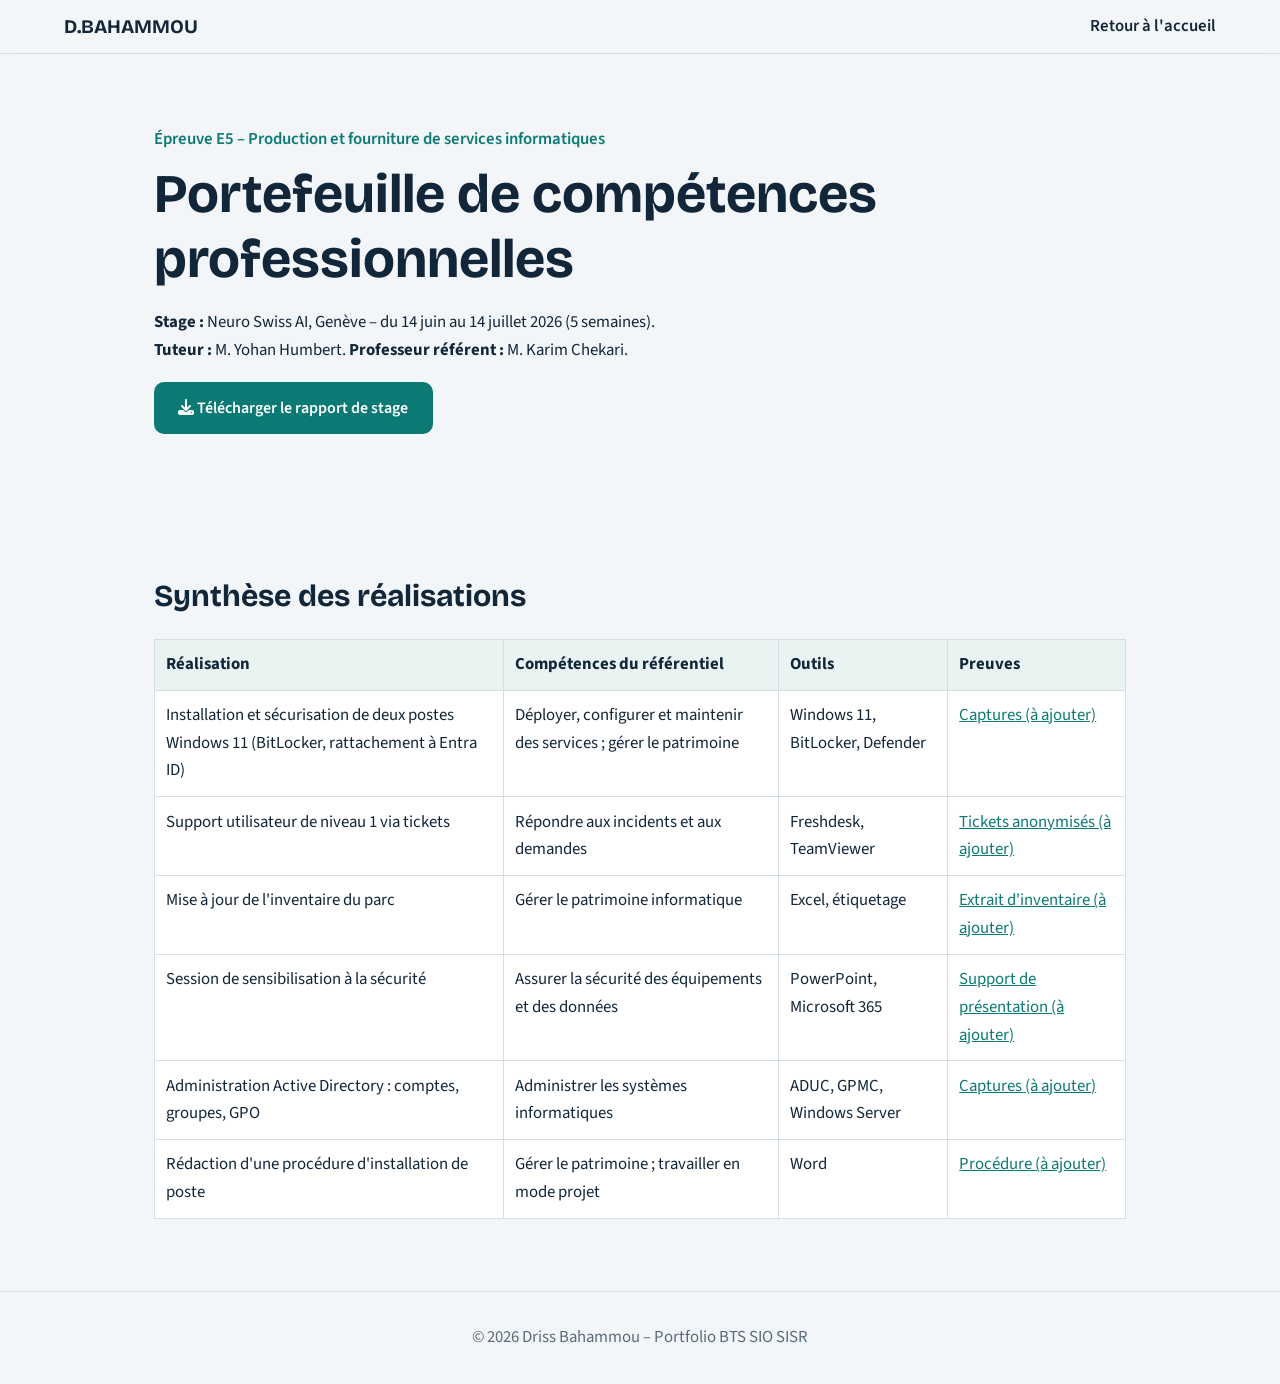
==== e5.html @ c9b39ee4 "Add files via upload" ====
<!DOCTYPE html>
<html lang="fr">
<head>
<meta charset="UTF-8">
<meta name="viewport" content="width=device-width, initial-scale=1">
<title>Épreuve E5 – Driss Bahammou</title>
<link rel="preconnect" href="https://fonts.googleapis.com">
<link rel="preconnect" href="https://fonts.gstatic.com" crossorigin>
<link href="https://fonts.googleapis.com/css2?family=Bricolage+Grotesque:wght@500;700&family=Source+Sans+3:wght@400;600&display=swap" rel="stylesheet">
<link rel="stylesheet" href="https://cdnjs.cloudflare.com/ajax/libs/font-awesome/6.5.1/css/all.min.css">
<link rel="stylesheet" href="style.css">
</head>
<body>
<header class="nav">
  <a class="logo" href="index.html">D.BAHAMMOU</a>
  <nav><a href="index.html">Retour à l'accueil</a></nav>
</header>
<main>
<section>
  <p class="kicker">Épreuve E5 – Production et fourniture de services informatiques</p>
  <h1>Portefeuille de compétences professionnelles</h1>
  <p><strong>Stage :</strong> Neuro Swiss AI, Genève – du 14 juin au 14 juillet 2026 (5 semaines).<br>
  <strong>Tuteur :</strong> M. Yohan Humbert. <strong>Professeur référent :</strong> M. Karim Chekari.</p>
  <a class="btn" href="assets/rapport-de-stage.pdf" download><i class="fa-solid fa-download"></i> Télécharger le rapport de stage</a>
</section>
<section>
  <h2>Synthèse des réalisations</h2>
  <!-- Ajoute les captures et la documentation dans /assets puis remplace les liens "à ajouter" -->
  <div class="table-wrap">
  <table>
    <thead><tr><th>Réalisation</th><th>Compétences du référentiel</th><th>Outils</th><th>Preuves</th></tr></thead>
    <tbody>
      <tr><td>Installation et sécurisation de deux postes Windows 11 (BitLocker, rattachement à Entra ID)</td><td>Déployer, configurer et maintenir des services ; gérer le patrimoine</td><td>Windows 11, BitLocker, Defender</td><td><a href="#">Captures (à ajouter)</a></td></tr>
      <tr><td>Support utilisateur de niveau 1 via tickets</td><td>Répondre aux incidents et aux demandes</td><td>Freshdesk, TeamViewer</td><td><a href="#">Tickets anonymisés (à ajouter)</a></td></tr>
      <tr><td>Mise à jour de l'inventaire du parc</td><td>Gérer le patrimoine informatique</td><td>Excel, étiquetage</td><td><a href="#">Extrait d'inventaire (à ajouter)</a></td></tr>
      <tr><td>Session de sensibilisation à la sécurité</td><td>Assurer la sécurité des équipements et des données</td><td>PowerPoint, Microsoft 365</td><td><a href="#">Support de présentation (à ajouter)</a></td></tr>
      <tr><td>Administration Active Directory : comptes, groupes, GPO</td><td>Administrer les systèmes informatiques</td><td>ADUC, GPMC, Windows Server</td><td><a href="#">Captures (à ajouter)</a></td></tr>
      <tr><td>Rédaction d'une procédure d'installation de poste</td><td>Gérer le patrimoine ; travailler en mode projet</td><td>Word</td><td><a href="#">Procédure (à ajouter)</a></td></tr>
    </tbody>
  </table>
  </div>
</section>
</main>
<footer>© 2026 Driss Bahammou – Portfolio BTS SIO SISR</footer>
</body>
</html>
---- style.css ----
/* ===== VARIABLES : change les couleurs et polices ici ===== */
:root {
  --bg: #f3f6f9;        /* fond de page */
  --surface: #ffffff;   /* cartes */
  --ink: #12263a;       /* texte principal */
  --muted: #5b6b7b;     /* texte secondaire */
  --accent: #0b7a75;    /* couleur d'accent (teal) */
  --accent-2: #e8f3f2;  /* accent très clair */
  --line: #d5dee7;      /* bordures */
  --radius: 10px;
  --font-title: "Bricolage Grotesque", sans-serif;
  --font-body: "Source Sans 3", system-ui, sans-serif;
}

*, *::before, *::after { box-sizing: border-box; }
html { scroll-behavior: smooth; scroll-padding-top: 70px; }
body { margin: 0; background: var(--bg); color: var(--ink); font: 1.05rem/1.65 var(--font-body); }
h1, h2, h3, h4 { font-family: var(--font-title); line-height: 1.2; margin: 0 0 .6rem; }
h1 { font-size: clamp(2rem, 5vw, 3.4rem); }
h2 { font-size: 1.9rem; margin-bottom: 1.5rem; }
h3 { font-size: 1.2rem; margin-top: 1.5rem; color: var(--accent); }
a { color: var(--accent); }
:focus-visible { outline: 3px solid var(--accent); outline-offset: 2px; }

/* ===== Navigation ===== */
.nav { position: sticky; top: 0; z-index: 10; display: flex; justify-content: space-between; align-items: center;
  padding: .8rem 5vw; background: rgba(243,246,249,.92); backdrop-filter: blur(8px); border-bottom: 1px solid var(--line); }
.logo { font: 700 1.2rem var(--font-title); text-decoration: none; color: var(--ink); }
.nav nav a { margin-left: 1.3rem; text-decoration: none; color: var(--ink); font-weight: 600; }
.nav nav a:hover { color: var(--accent); }
.burger { display: none; background: none; border: 0; font-size: 1.4rem; color: var(--ink); cursor: pointer; }

/* ===== Sections ===== */
section { padding: 4.5rem 5vw; max-width: 1100px; margin: auto; }
.band { max-width: none; background: var(--accent-2); text-align: center; }
.lead { color: var(--muted); margin-top: -1rem; }
.two { display: grid; grid-template-columns: 1fr 1fr; gap: 2.5rem; align-items: start; }
.plain { list-style: none; padding: 0; margin: 0; }
.plain li { margin-bottom: .8rem; }
.plain i { color: var(--accent); width: 1.5rem; }

/* ===== Hero ===== */
.hero { display: grid; grid-template-columns: 1.2fr 1fr; gap: 2rem; align-items: center; min-height: 80vh; }
.kicker { color: var(--accent); font-weight: 600; margin: 0 0 .5rem; }
.actions { display: flex; gap: .8rem; flex-wrap: wrap; margin-top: 1.5rem; }
.btn { display: inline-block; padding: .7rem 1.4rem; border-radius: var(--radius); background: var(--accent); color: #fff;
  text-decoration: none; font-weight: 600; border: 2px solid var(--accent); cursor: pointer; font-size: 1rem; font-family: inherit; }
.btn:hover { background: #095f5b; }
.btn.ghost { background: transparent; color: var(--accent); }
.btn.ghost:hover { background: var(--accent-2); }

/* Schéma réseau : le tracé se dessine une seule fois au chargement */
.topo { width: 100%; max-width: 380px; justify-self: center; }
.links path { fill: none; stroke: var(--accent); stroke-width: 2; stroke-dasharray: 600; stroke-dashoffset: 600; animation: draw 2s ease forwards; }
.nodes rect { fill: var(--surface); stroke: var(--ink); stroke-width: 1.5; }
.nodes circle { fill: var(--accent); }
.nodes text { font: 600 11px var(--font-body); fill: var(--ink); text-anchor: middle; dominant-baseline: middle; }
@keyframes draw { to { stroke-dashoffset: 0; } }

/* ===== Cartes ===== */
.grid { display: grid; grid-template-columns: repeat(auto-fit, minmax(240px, 1fr)); gap: 1.2rem; }
.card { background: var(--surface); border: 1px solid var(--line); border-radius: var(--radius); padding: 1.3rem; text-align: left; font: inherit; color: inherit; }
.card i { color: var(--accent); font-size: 1.4rem; margin-bottom: .6rem; display: block; }
.card p { color: var(--muted); margin: 0; }
button.card { cursor: pointer; width: 100%; }
button.card:hover { border-color: var(--accent); }
.tags { display: flex; flex-wrap: wrap; gap: .4rem; margin-top: .8rem; }
.tags span { background: var(--accent-2); color: var(--accent); padding: .1rem .6rem; border-radius: 99px; font-size: .85rem; font-weight: 600; }

/* ===== Badges ===== */
.badges { display: flex; flex-wrap: wrap; gap: .8rem; }
.badge { padding: .6rem 1rem; border: 1px dashed var(--muted); border-radius: 99px; color: var(--muted); font-weight: 600; }
.badge.done { border: 1px solid var(--accent); background: var(--accent-2); color: var(--accent); }

/* ===== Formulaire ===== */
form label { display: block; font-weight: 600; margin-bottom: .8rem; }
input, textarea { width: 100%; padding: .6rem; border: 1px solid var(--line); border-radius: 8px; font: inherit; margin-top: .2rem; background: var(--surface); }

/* ===== Modale ===== */
dialog { width: min(680px, 92vw); border: 0; border-radius: var(--radius); padding: 2rem; color: var(--ink); max-height: 88vh; overflow: auto; }
dialog::backdrop { background: rgba(18,38,58,.55); }
dialog[open] { animation: pop .2s ease; }
@keyframes pop { from { transform: translateY(12px); opacity: 0; } }
.close { position: absolute; top: .8rem; right: .8rem; background: none; border: 0; font-size: 1.3rem; cursor: pointer; }
.ph { color: var(--muted); font-size: .95rem; }

footer { text-align: center; padding: 2rem; color: var(--muted); border-top: 1px solid var(--line); }

/* ===== Responsive ===== */
@media (max-width: 760px) {
  .burger { display: block; }
  .nav nav { display: none; position: absolute; top: 100%; left: 0; right: 0; background: var(--bg); padding: 1rem 5vw; flex-direction: column; border-bottom: 1px solid var(--line); }
  .nav nav.open { display: flex; }
  .nav nav a { margin: .5rem 0; }
  .hero, .two { grid-template-columns: 1fr; }
  .hero { min-height: auto; }
}
@media (prefers-reduced-motion: reduce) {
  * { animation: none !important; scroll-behavior: auto !important; }
  .links path { stroke-dashoffset: 0; }
}

/* ===== AJOUTS v2 : parcours et tableau E5 ===== */
.timeline { display: grid; gap: 1rem; }
.timeline .card h4 { margin-bottom: .2rem; }
.timeline small { color: var(--accent); font-weight: 600; }
.table-wrap { overflow-x: auto; }
table { width: 100%; border-collapse: collapse; background: var(--surface); }
th, td { padding: .7rem; border: 1px solid var(--line); text-align: left; vertical-align: top; }
th { background: var(--accent-2); }
.top { padding: 2rem 5vw 0; max-width: 1100px; margin: auto; }
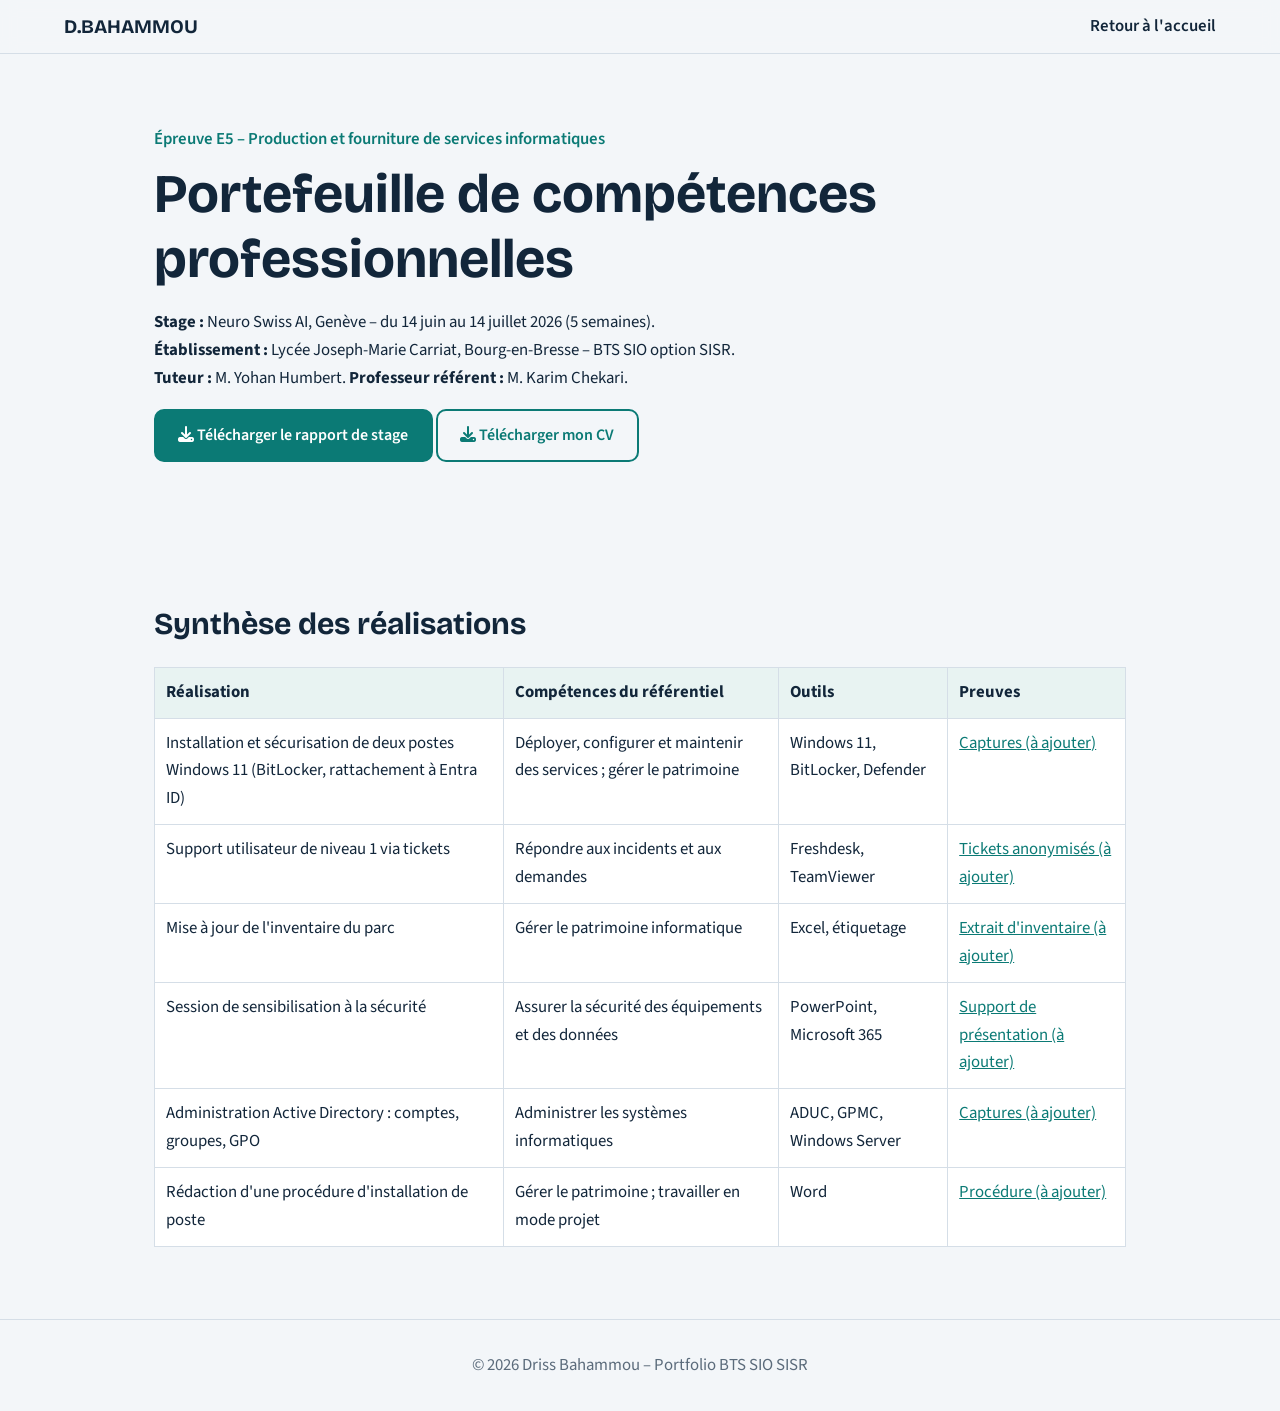
==== commit f13ea013: "Add CV download link to e5.html" ====
--- a/e5.html
+++ b/e5.html
@@ -20,8 +20,10 @@
   <p class="kicker">Épreuve E5 – Production et fourniture de services informatiques</p>
   <h1>Portefeuille de compétences professionnelles</h1>
   <p><strong>Stage :</strong> Neuro Swiss AI, Genève – du 14 juin au 14 juillet 2026 (5 semaines).<br>
+  <strong>Établissement :</strong> Lycée Joseph-Marie Carriat, Bourg-en-Bresse – BTS SIO option SISR.<br>
   <strong>Tuteur :</strong> M. Yohan Humbert. <strong>Professeur référent :</strong> M. Karim Chekari.</p>
   <a class="btn" href="assets/rapport-de-stage.pdf" download><i class="fa-solid fa-download"></i> Télécharger le rapport de stage</a>
+  <a class="btn ghost" href="assets/cv.pdf" download><i class="fa-solid fa-download"></i> Télécharger mon CV</a>
 </section>
 <section>
   <h2>Synthèse des réalisations</h2>
--- a/style.css
+++ b/style.css
@@ -109,3 +109,11 @@
 th, td { padding: .7rem; border: 1px solid var(--line); text-align: left; vertical-align: top; }
 th { background: var(--accent-2); }
 .top { padding: 2rem 5vw 0; max-width: 1100px; margin: auto; }
+
+/* ===== AJOUTS v3 : CV intégré, modale détaillée ===== */
+.pdf { display: block; width: 100%; max-width: 820px; height: 70vh; margin: 2rem auto 0; border: 1px solid var(--line); border-radius: var(--radius); background: var(--surface); }
+dialog h4 { margin-top: 1.1rem; color: var(--accent); font-size: 1rem; }
+dialog ol, dialog ul { padding-left: 1.2rem; margin: .3rem 0; }
+.cmds { list-style: none; padding: 0; }
+.cmds li { margin-bottom: .4rem; }
+code { background: var(--accent-2); color: var(--ink); padding: .1rem .45rem; border-radius: 6px; font-size: .9em; }
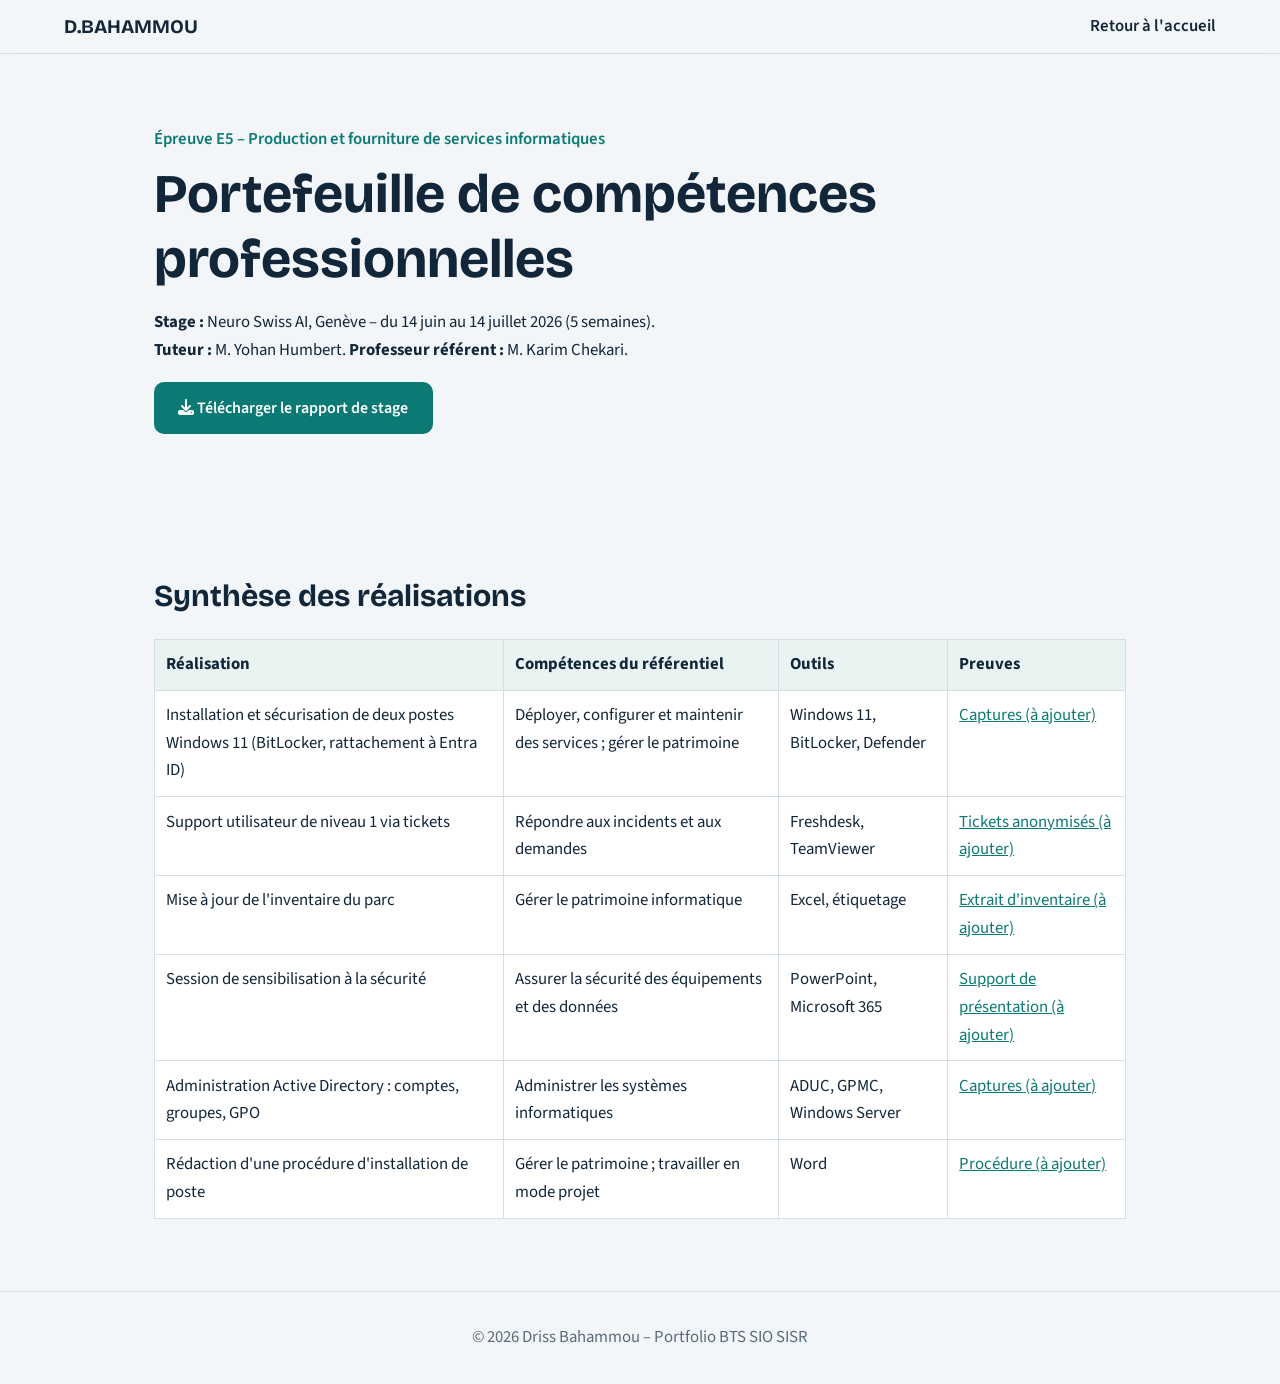
==== commit 4c51f783: "Add files via upload" ====
--- a/e5.html
+++ b/e5.html
@@ -20,10 +20,8 @@
   <p class="kicker">Épreuve E5 – Production et fourniture de services informatiques</p>
   <h1>Portefeuille de compétences professionnelles</h1>
   <p><strong>Stage :</strong> Neuro Swiss AI, Genève – du 14 juin au 14 juillet 2026 (5 semaines).<br>
-  <strong>Établissement :</strong> Lycée Joseph-Marie Carriat, Bourg-en-Bresse – BTS SIO option SISR.<br>
   <strong>Tuteur :</strong> M. Yohan Humbert. <strong>Professeur référent :</strong> M. Karim Chekari.</p>
   <a class="btn" href="assets/rapport-de-stage.pdf" download><i class="fa-solid fa-download"></i> Télécharger le rapport de stage</a>
-  <a class="btn ghost" href="assets/cv.pdf" download><i class="fa-solid fa-download"></i> Télécharger mon CV</a>
 </section>
 <section>
   <h2>Synthèse des réalisations</h2>
--- a/style.css
+++ b/style.css
@@ -109,11 +109,3 @@
 th, td { padding: .7rem; border: 1px solid var(--line); text-align: left; vertical-align: top; }
 th { background: var(--accent-2); }
 .top { padding: 2rem 5vw 0; max-width: 1100px; margin: auto; }
-
-/* ===== AJOUTS v3 : CV intégré, modale détaillée ===== */
-.pdf { display: block; width: 100%; max-width: 820px; height: 70vh; margin: 2rem auto 0; border: 1px solid var(--line); border-radius: var(--radius); background: var(--surface); }
-dialog h4 { margin-top: 1.1rem; color: var(--accent); font-size: 1rem; }
-dialog ol, dialog ul { padding-left: 1.2rem; margin: .3rem 0; }
-.cmds { list-style: none; padding: 0; }
-.cmds li { margin-bottom: .4rem; }
-code { background: var(--accent-2); color: var(--ink); padding: .1rem .45rem; border-radius: 6px; font-size: .9em; }
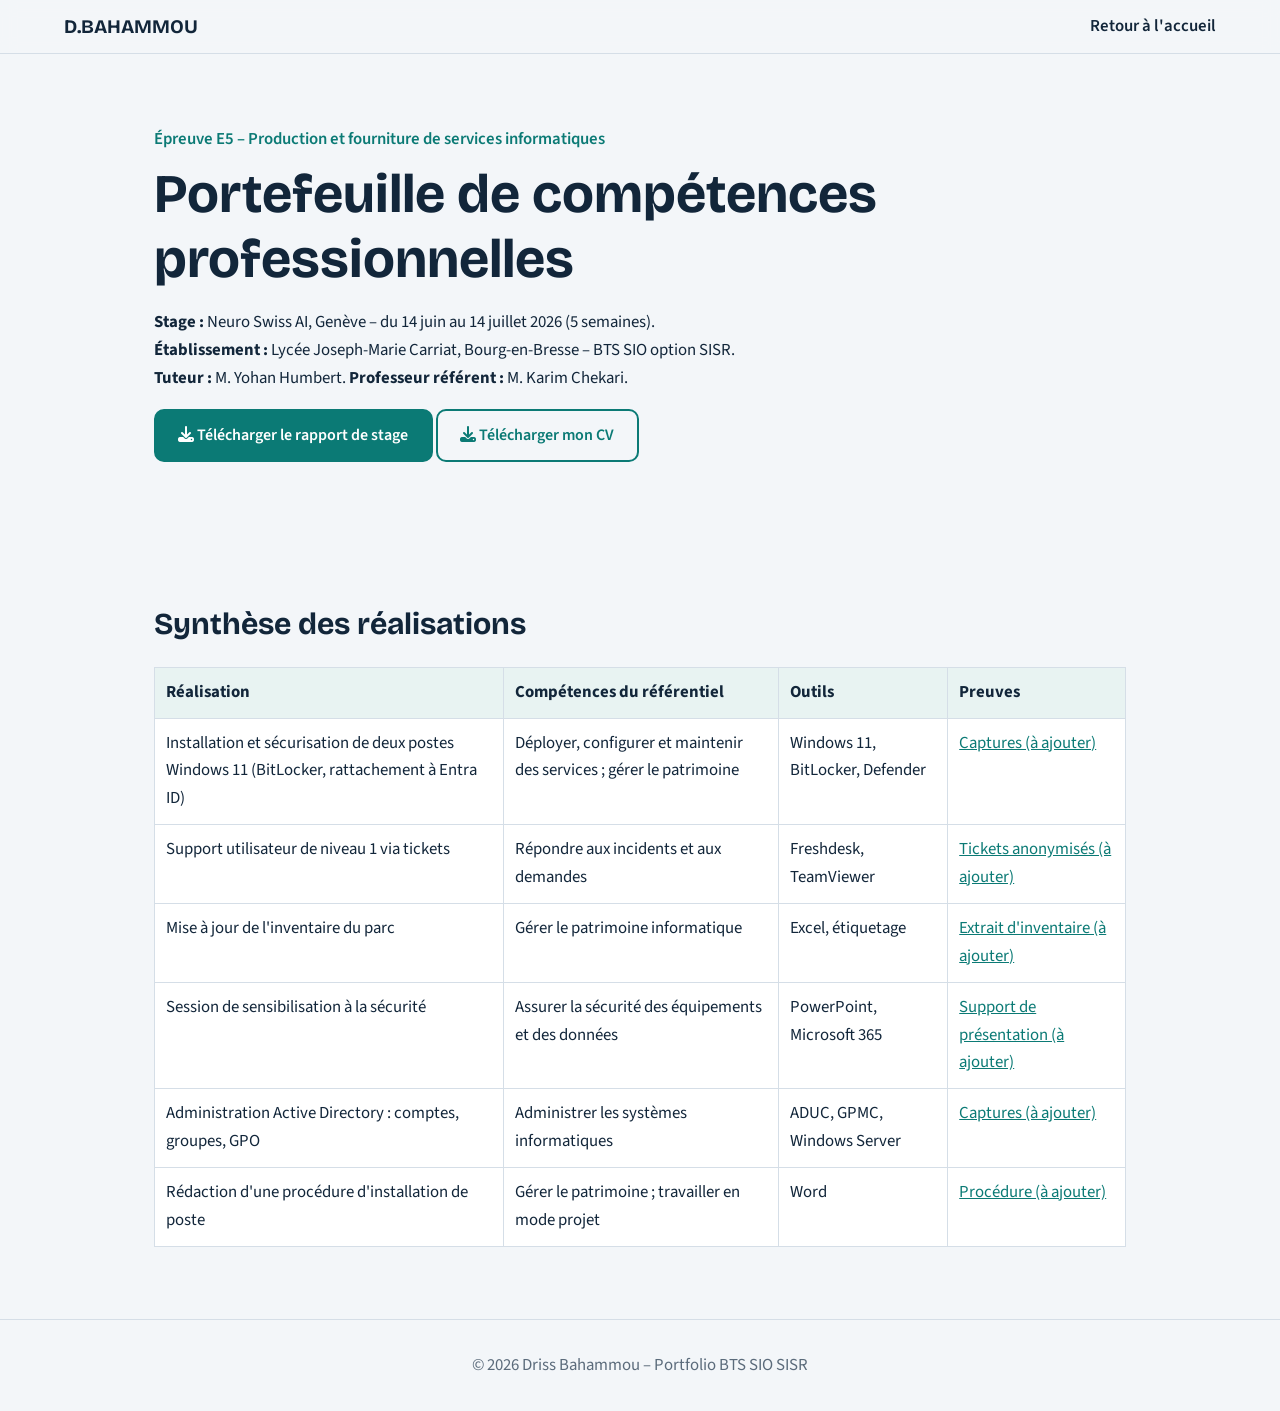
==== commit 04c77845: "Add files via upload" ====
--- a/e5.html
+++ b/e5.html
@@ -20,8 +20,10 @@
   <p class="kicker">Épreuve E5 – Production et fourniture de services informatiques</p>
   <h1>Portefeuille de compétences professionnelles</h1>
   <p><strong>Stage :</strong> Neuro Swiss AI, Genève – du 14 juin au 14 juillet 2026 (5 semaines).<br>
+  <strong>Établissement :</strong> Lycée Joseph-Marie Carriat, Bourg-en-Bresse – BTS SIO option SISR.<br>
   <strong>Tuteur :</strong> M. Yohan Humbert. <strong>Professeur référent :</strong> M. Karim Chekari.</p>
-  <a class="btn" href="assets/rapport-de-stage.pdf" download><i class="fa-solid fa-download"></i> Télécharger le rapport de stage</a>
+  <a class="btn" href="rapport-de-stage.pdf" download><i class="fa-solid fa-download"></i> Télécharger le rapport de stage</a>
+  <a class="btn ghost" href="cv.pdf" download><i class="fa-solid fa-download"></i> Télécharger mon CV</a>
 </section>
 <section>
   <h2>Synthèse des réalisations</h2>
--- a/style.css
+++ b/style.css
@@ -109,3 +109,11 @@
 th, td { padding: .7rem; border: 1px solid var(--line); text-align: left; vertical-align: top; }
 th { background: var(--accent-2); }
 .top { padding: 2rem 5vw 0; max-width: 1100px; margin: auto; }
+
+/* ===== AJOUTS v3 : CV intégré, modale détaillée ===== */
+.pdf { display: block; width: 100%; max-width: 820px; height: 70vh; margin: 2rem auto 0; border: 1px solid var(--line); border-radius: var(--radius); background: var(--surface); }
+dialog h4 { margin-top: 1.1rem; color: var(--accent); font-size: 1rem; }
+dialog ol, dialog ul { padding-left: 1.2rem; margin: .3rem 0; }
+.cmds { list-style: none; padding: 0; }
+.cmds li { margin-bottom: .4rem; }
+code { background: var(--accent-2); color: var(--ink); padding: .1rem .45rem; border-radius: 6px; font-size: .9em; }
